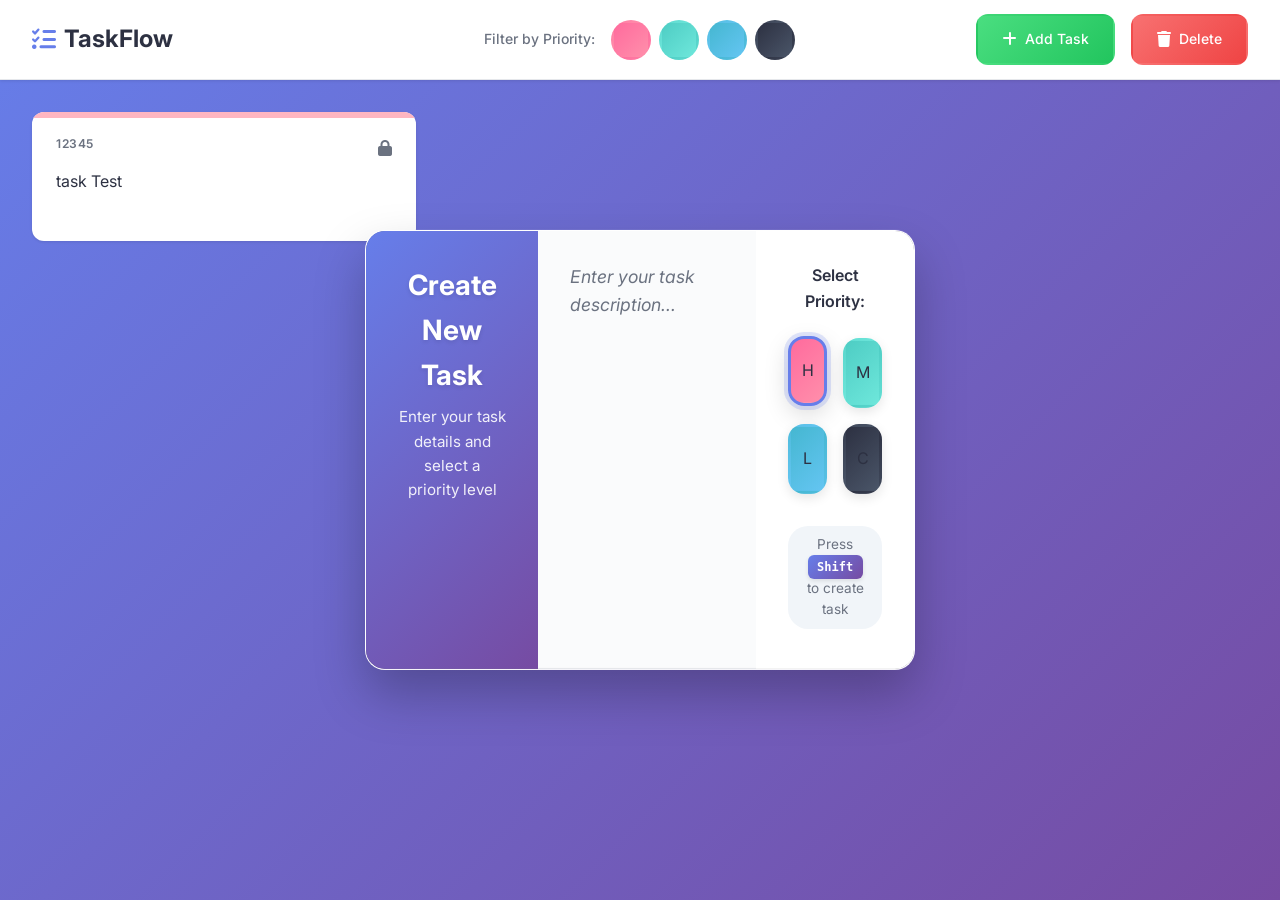
==== Class-3(Task-Management-Project)/index.html @ ca5f19e6 "design of the app" ====
<!DOCTYPE html>
<html lang="en">
<head>
    <meta charset="UTF-8">
    <meta http-equiv="X-UA-Compatible" content="IE=edge">
    <meta name="viewport" content="width=device-width, initial-scale=1.0">
    <title>Kanban Board-Class Work</title>
    <link rel="stylesheet" href="./style.css">
    <link rel="stylesheet" href="https://cdnjs.cloudflare.com/ajax/libs/font-awesome/6.7.2/css/all.min.css" integrity="sha512-Evv84Mr4kqVGRNSgIGL/F/aIDqQb7xQ2vcrdIwxfjThSH8CSR7PBEakCr51Ck+w+/U6swU2Im1vVX0SVk9ABhg==" crossorigin="anonymous" referrerpolicy="no-referrer" />
    <link href="https://fonts.googleapis.com/css2?family=Inter:wght@300;400;500;600;700&display=swap" rel="stylesheet">
    
</head>
<body>
    
    <!-- Toolbox (Navbar) -->
    <div class="toolbox-cont">
        <div class="brand-section">
            <h1 class="brand-title">
                <i class="fas fa-tasks"></i>
                TaskFlow
            </h1>
        </div>
        
        <div class="toolbox-priority-cont">
            <span class="filter-label">Filter by Priority:</span>
            <div class="color-filters">
                <div class="lightpink color" ></div>
                <div class="lightgreen color" ></div>
                <div class="lightblue color" ></div>
                <div class="black color" ></div>
            </div>
        </div>

        <div class="action-btn-cont">
            <div class="add-btn" title="Add New Task">
                <i class="fa-solid fa-plus"></i>
                <span class="btn-text">Add Task</span>
            </div>

            <div class="remove-btn" title="Delete Mode">
                <i class="fa-solid fa-trash"></i>
                <span class="btn-text">Delete</span>
            </div>
        </div>
    </div>

    <!-- Task Ticket -->
    <div class="main-cont">
        <!-- Dynamic tickets will be added here -->
         <div class="ticket-cont" >
         <div class="ticket-color" style="background-color: lightpink;" ></div>
             <div class="ticket-id">12345</div>
             <div  class="task-area">task Test</div>
              <div class="ticket-lock">
                <i class="fa-solid fa-lock"></i>
              </div>
              </div>
    </div>

    <div class="modal-cont">
        <div class="modal-header">
            <h2>Create New Task</h2>
            <p>Enter your task details and select a priority level</p>
        </div>
        
        <textarea class="textArea-cont" placeholder="Enter your task description..."></textarea>

        <div class="priority-colors-container">
            <span class="priority-label">Select Priority:</span>
            <div class="priority-grid">
                <div class="lightpink priority-color active" title="High Priority">
                  <span>H</span>  
                </div>
                <div class="lightgreen priority-color" title="Medium Priority">
                    <span>M</span> 
                </div>
                <div class="lightblue priority-color" title="Low Priority">
                    <span>L</span>
                </div>
                <div class="black priority-color" title="Critical">
                     <span>C</span>
                </div>
            </div>
            <div class="modal-footer">
                <small>Press <kbd>Shift</kbd> to create task</small>
            </div>
        </div>
    </div>

  <script src="script.js"></script>
    
</body>
</html>
---- Class-3(Task-Management-Project)/style.css ----
/* Reset and Base Styles */
* {
    margin: 0;
    padding: 0;
    box-sizing: border-box;
}

:root {
    --primary-bg: #1a1d29;
    --secondary-bg: #252836;
    --accent-bg: #2d3142;
    --card-bg: #ffffff;
    --text-primary: #2d3142;
    --text-secondary: #6b7280;
    --text-light: #ffffff;
    --border-color: #e5e7eb;
    --shadow-light: 0 1px 3px rgba(0, 0, 0, 0.1);
    --shadow-medium: 0 4px 6px rgba(0, 0, 0, 0.1);
    --shadow-heavy: 0 10px 25px rgba(0, 0, 0, 0.15);
    --border-radius: 12px;
    --transition: all 0.3s cubic-bezier(0.4, 0, 0.2, 1);
    
    /* Priority Colors */
    --color-high: #ff6b9d;
    --color-medium: #4ecdc4;
    --color-low: #45b7d1;
    --color-critical: #2d3142;
}

body {
    font-family: 'Inter', -apple-system, BlinkMacSystemFont, 'Segoe UI', Roboto, sans-serif;
    background: linear-gradient(135deg, #667eea 0%, #764ba2 100%);
    min-height: 100vh;
    color: var(--text-primary);
    line-height: 1.6;
}

/* Toolbox Styles */
.toolbox-cont {
    display: flex;
    align-items: center;
    justify-content: space-between;
    height: 80px;
    background: var(--card-bg);
    backdrop-filter: blur(10px);
    border-bottom: 1px solid var(--border-color);
    box-shadow: var(--shadow-light);
    padding: 0 2rem;
    position: sticky;
    top: 0;
    z-index: 100;
}

.brand-section {
    flex: 1;
}

.brand-title {
    font-size: 1.5rem;
    font-weight: 700;
    color: var(--text-primary);
    display: flex;
    align-items: center;
    gap: 0.5rem;
}

.brand-title i {
    color: #667eea;
}

.toolbox-priority-cont {
    display: flex;
    align-items: center;
    gap: 1rem;
    flex: 1;
    justify-content: center;
}

.filter-label {
    font-size: 0.875rem;
    font-weight: 500;
    color: var(--text-secondary);
}

.color-filters {
    display: flex;
    gap: 0.5rem;
}

.color {
    height: 40px;
    width: 40px;
    border-radius: 50%;
    cursor: pointer;
    transition: var(--transition);
    border: 3px solid transparent;
    position: relative;
    overflow: hidden;
}

.color:hover {
    transform: translateY(-2px);
    box-shadow: var(--shadow-medium);
}

.color:active {
    transform: translateY(0);
}

.lightpink {
    background: linear-gradient(135deg, var(--color-high), #ff8fab);
}

.lightgreen {
    background: linear-gradient(135deg, var(--color-medium), #6ee7db);
}

.lightblue {
    background: linear-gradient(135deg, var(--color-low), #64c5f2);
}

.black {
    background: linear-gradient(135deg, var(--color-critical), #4a5568);
}

/* Action Buttons */
.action-btn-cont {
    display: flex;
    gap: 1rem;
    flex: 1;
    justify-content: flex-end;
}

.add-btn, .remove-btn {
    display: flex;
    align-items: center;
    gap: 0.5rem;
    padding: 0.75rem 1.5rem;
    border-radius: var(--border-radius);
    cursor: pointer;
    font-weight: 500;
    transition: var(--transition);
    border: 2px solid transparent;
}

.add-btn {
    background: linear-gradient(135deg, #4ade80, #22c55e);
    color: white;
}

.add-btn:hover {
    transform: translateY(-2px);
    box-shadow: var(--shadow-medium);
    background: linear-gradient(135deg, #22c55e, #16a34a);
}

.remove-btn {
    background: linear-gradient(135deg, #f87171, #ef4444);
    color: white;
}

.remove-btn:hover {
    transform: translateY(-2px);
    box-shadow: var(--shadow-medium);
    background: linear-gradient(135deg, #ef4444, #dc2626);
}

.btn-text {
    font-size: 0.875rem;
}

/* Main Container */
.main-cont {
    display: grid;
    grid-template-columns: repeat(auto-fill, minmax(300px, 1fr));
    gap: 2rem;
    padding: 2rem;
    max-width: 1400px;
    margin: 0 auto;
}

/* Ticket Styles */
.ticket-cont {
    background: var(--card-bg);
    border-radius: var(--border-radius);
    box-shadow: var(--shadow-light);
    transition: var(--transition);
    overflow: hidden;
    cursor: pointer;
    position: relative;
}

.ticket-cont:hover {
    transform: translateY(-4px);
    box-shadow: var(--shadow-heavy);
}

.ticket-color {
    height: 6px;
    cursor: pointer;
    transition: var(--transition);
}

.ticket-color:hover {
    height: 8px;
}

.ticket-id {
    padding: 1rem 1.5rem 0.5rem;
    font-size: 0.75rem;
    font-weight: 600;
    color: var(--text-secondary);
    text-transform: uppercase;
    letter-spacing: 0.05em;
    background: transparent;
}

.task-area {
    padding: 0.5rem 1.5rem 1.5rem;
    font-size: 1rem;
    line-height: 1.5;
    color: var(--text-primary);
    min-height: 80px;
    word-wrap: break-word;
    border: none;
    outline: none;
    background: transparent;
    resize: none;
}

.task-area:focus {
    background: #f8fafc;
    border-radius: 8px;
    margin: 0.5rem;
    padding: 1rem;
}

.ticket-lock {
    position: absolute;
    top: 1rem;
    right: 1rem;
    font-size: 1rem;
    color: var(--text-secondary);
    cursor: pointer;
    transition: var(--transition);
    padding: 0.5rem;
    border-radius: 50%;
    background: rgba(255, 255, 255, 0.8);
    backdrop-filter: blur(10px);
}

.ticket-lock:hover {
    color: var(--text-primary);
    background: rgba(255, 255, 255, 1);
    transform: scale(1.1);
}

/* Enhanced Modal Styles */
.modal-cont {
    display: flex;
    position: fixed;
    top: 50%;
    left: 50%;
    transform: translate(-50%, -50%);
    width: 90%;
    max-width: 550px;
    background: var(--card-bg);
    border-radius: 20px;
    box-shadow: 0 25px 50px rgba(0, 0, 0, 0.25);
    overflow: hidden;
    border: 1px solid rgba(255, 255, 255, 0.2);
}

.modal-cont::before {
    content: '';
    position: fixed;
    top: 0;
    left: 0;
    right: 0;
    bottom: 0;
    background: rgba(0, 0, 0, 0.6);
    backdrop-filter: blur(8px);
    z-index: -1;
}

.modal-header {
    padding: 2rem 2rem 1rem;
    background: linear-gradient(135deg, #667eea 0%, #764ba2 100%);
    color: white;
    text-align: center;
}

.modal-header h2 {
    font-size: 1.75rem;
    font-weight: 700;
    margin-bottom: 0.5rem;
    text-shadow: 0 2px 4px rgba(0, 0, 0, 0.1);
}

.modal-header p {
    font-size: 0.95rem;
    opacity: 0.9;
    font-weight: 400;
}

.textArea-cont {
    width: 100%;
    min-height: 140px;
    padding: 2rem;
    border: none;
    outline: none;
    font-size: 1.1rem;
    font-family: inherit;
    line-height: 1.6;
    resize: none;
    background: #fafbfc;
    color: var(--text-primary);
    border-bottom: 1px solid var(--border-color);
}

.textArea-cont::placeholder {
    color: var(--text-secondary);
    font-style: italic;
}

.textArea-cont:focus {
    background: #f8fafc;
    box-shadow: inset 0 0 0 2px rgba(102, 126, 234, 0.1);
}

.priority-colors-container {
    padding: 2rem;
    background: white;
}

.priority-label {
    display: block;
    font-size: 1rem;
    font-weight: 600;
    color: var(--text-primary);
    margin-bottom: 1.5rem;
    text-align: center;
}

.priority-grid {
    display: grid;
    grid-template-columns: repeat(2, 1fr);
    gap: 1rem;
    margin-bottom: 2rem;
}

.priority-color {
    display: flex;
    flex-direction: column;
    align-items: center;
    justify-content: center;
    height: 70px;
    border-radius: 16px;
    cursor: pointer;
    transition: var(--transition);
    border: 3px solid transparent;
    position: relative;
    overflow: hidden;
    box-shadow: 0 4px 12px rgba(0, 0, 0, 0.1);
}

.priority-color:hover {
    transform: translateY(-3px);
    box-shadow: 0 8px 25px rgba(0, 0, 0, 0.15);
}

.priority-color.active {
    border-color: #667eea;
    box-shadow: 0 0 0 4px rgba(102, 126, 234, 0.2), 0 8px 25px rgba(0, 0, 0, 0.15);
    transform: translateY(-2px);
}

.priority-text {
    font-size: 0.9rem;
    font-weight: 700;
    color: white;
    text-shadow: 0 1px 3px rgba(0, 0, 0, 0.4);
    letter-spacing: 0.5px;
    text-transform: uppercase;
}

.modal-footer {
    text-align: center;
    padding-bottom: 0.5rem;
}

.modal-footer small {
    color: var(--text-secondary);
    font-size: 0.85rem;
    background: #f1f5f9;
    padding: 0.5rem 1rem;
    border-radius: 20px;
    display: inline-block;
}

kbd {
    background: linear-gradient(135deg, #667eea, #764ba2);
    color: white;
    padding: 0.3rem 0.6rem;
    border-radius: 6px;
    font-size: 0.75rem;
    font-weight: 700;
    box-shadow: 0 2px 4px rgba(0, 0, 0, 0.1);
    margin: 0 0.2rem;
}

/* Responsive Design */
@media (max-width: 768px) {
    .toolbox-cont {
        flex-direction: column;
        height: auto;
        padding: 1rem;
        gap: 1rem;
    }
    
    .brand-section,
    .toolbox-priority-cont,
    .action-btn-cont {
        flex: none;
        width: 100%;
        justify-content: center;
    }
    
    .main-cont {
        grid-template-columns: 1fr;
        padding: 1rem;
    }
    
    .modal-cont {
        width: 95%;
        margin: 1rem;
        border-radius: 16px;
    }
    
    .priority-grid {
        grid-template-columns: 1fr;
    }
    
    .btn-text {
        display: none;
    }
    
    .modal-header {
        padding: 1.5rem 1.5rem 1rem;
    }
    
    .modal-header h2 {
        font-size: 1.5rem;
    }
    
    .textArea-cont {
        padding: 1.5rem;
        min-height: 120px;
    }
    
    .priority-colors-container {
        padding: 1.5rem;
    }
}

@media (max-width: 480px) {
    .color-filters {
        flex-wrap: wrap;
    }
    
    .color {
        height: 35px;
        width: 35px;
    }
    
    .toolbox-priority-cont {
        flex-direction: column;
        gap: 0.5rem;
    }
}

/* Animation for new tickets */
@keyframes slideIn {
    from {
        opacity: 0;
        transform: translateY(20px);
    }
    to {
        opacity: 1;
        transform: translateY(0);
    }
}

.ticket-cont {
    animation: slideIn 0.3s ease-out;
}
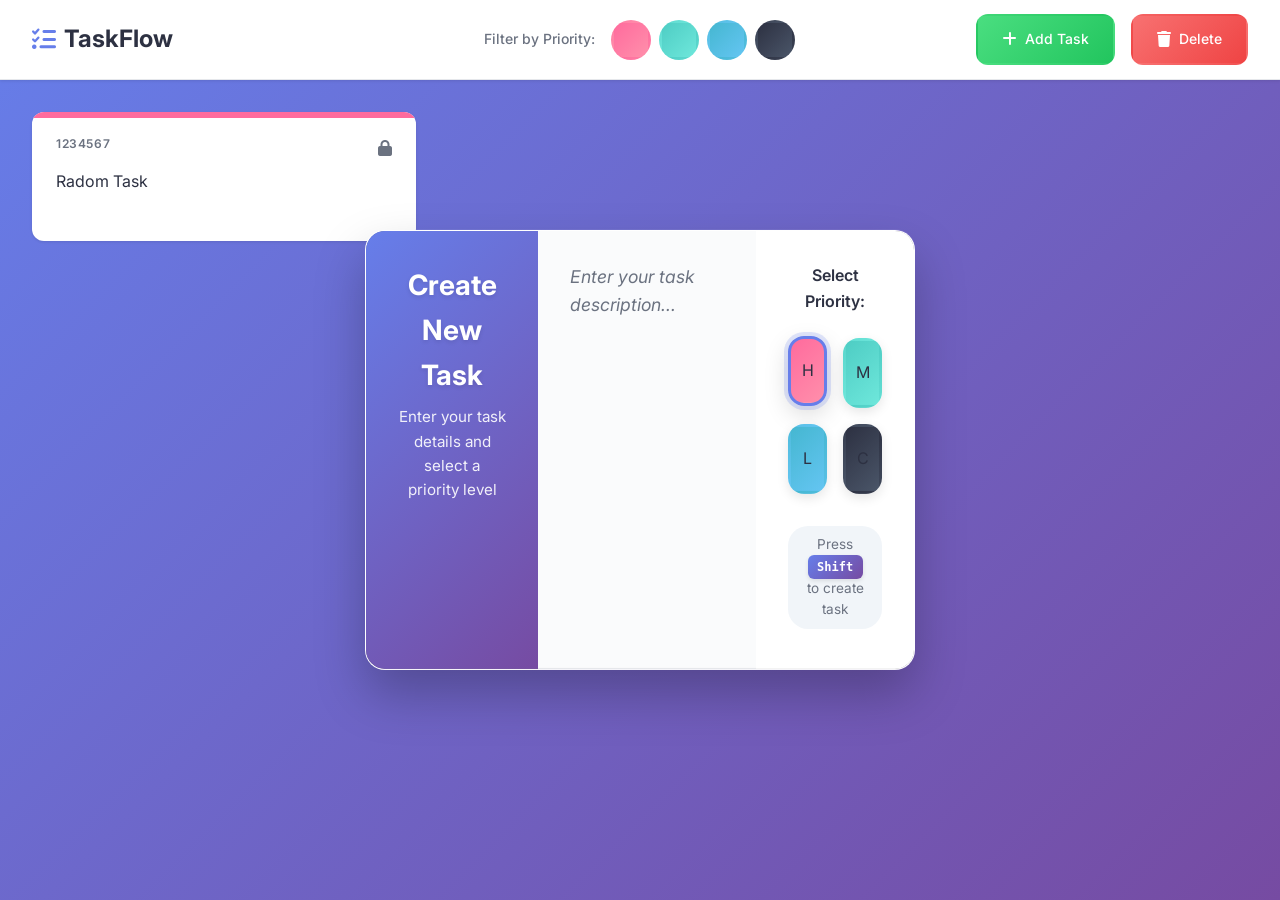
==== commit b2c265a6: "push" ====
--- a/Class-3(Task-Management-Project)/index.html
+++ b/Class-3(Task-Management-Project)/index.html
@@ -1,94 +1,102 @@
-
 <!DOCTYPE html>
 <html lang="en">
-<head>
-    <meta charset="UTF-8">
-    <meta http-equiv="X-UA-Compatible" content="IE=edge">
-    <meta name="viewport" content="width=device-width, initial-scale=1.0">
+  <head>
+    <meta charset="UTF-8" />
+    <meta http-equiv="X-UA-Compatible" content="IE=edge" />
+    <meta name="viewport" content="width=device-width, initial-scale=1.0" />
     <title>Kanban Board-Class Work</title>
-    <link rel="stylesheet" href="./style.css">
-    <link rel="stylesheet" href="https://cdnjs.cloudflare.com/ajax/libs/font-awesome/6.7.2/css/all.min.css" integrity="sha512-Evv84Mr4kqVGRNSgIGL/F/aIDqQb7xQ2vcrdIwxfjThSH8CSR7PBEakCr51Ck+w+/U6swU2Im1vVX0SVk9ABhg==" crossorigin="anonymous" referrerpolicy="no-referrer" />
-    <link href="https://fonts.googleapis.com/css2?family=Inter:wght@300;400;500;600;700&display=swap" rel="stylesheet">
-    
-</head>
-<body>
-    
+    <link rel="stylesheet" href="./style.css" />
+    <link
+      rel="stylesheet"
+      href="https://cdnjs.cloudflare.com/ajax/libs/font-awesome/6.7.2/css/all.min.css"
+      integrity="sha512-Evv84Mr4kqVGRNSgIGL/F/aIDqQb7xQ2vcrdIwxfjThSH8CSR7PBEakCr51Ck+w+/U6swU2Im1vVX0SVk9ABhg=="
+      crossorigin="anonymous"
+      referrerpolicy="no-referrer"
+    />
+    <link
+      href="https://fonts.googleapis.com/css2?family=Inter:wght@300;400;500;600;700&display=swap"
+      rel="stylesheet"
+    />
+  </head>
+  <body>
     <!-- Toolbox (Navbar) -->
     <div class="toolbox-cont">
-        <div class="brand-section">
-            <h1 class="brand-title">
-                <i class="fas fa-tasks"></i>
-                TaskFlow
-            </h1>
+      <div class="brand-section">
+        <h1 class="brand-title">
+          <i class="fas fa-tasks"></i>
+          TaskFlow
+        </h1>
+      </div>
+
+      <div class="toolbox-priority-cont">
+        <span class="filter-label">Filter by Priority:</span>
+        <div class="color-filters">
+          <div class="lightpink color"></div>
+          <div class="lightgreen color"></div>
+          <div class="lightblue color"></div>
+          <div class="black color"></div>
         </div>
-        
-        <div class="toolbox-priority-cont">
-            <span class="filter-label">Filter by Priority:</span>
-            <div class="color-filters">
-                <div class="lightpink color" ></div>
-                <div class="lightgreen color" ></div>
-                <div class="lightblue color" ></div>
-                <div class="black color" ></div>
-            </div>
+      </div>
+
+      <div class="action-btn-cont">
+        <div class="add-btn" title="Add New Task">
+          <i class="fa-solid fa-plus"></i>
+          <span class="btn-text">Add Task</span>
         </div>
 
-        <div class="action-btn-cont">
-            <div class="add-btn" title="Add New Task">
-                <i class="fa-solid fa-plus"></i>
-                <span class="btn-text">Add Task</span>
-            </div>
-
-            <div class="remove-btn" title="Delete Mode">
-                <i class="fa-solid fa-trash"></i>
-                <span class="btn-text">Delete</span>
-            </div>
+        <div class="remove-btn" title="Delete Mode">
+          <i class="fa-solid fa-trash"></i>
+          <span class="btn-text">Delete</span>
         </div>
+      </div>
     </div>
 
     <!-- Task Ticket -->
     <div class="main-cont">
-        <!-- Dynamic tickets will be added here -->
-         <div class="ticket-cont" >
-         <div class="ticket-color" style="background-color: lightpink;" ></div>
-             <div class="ticket-id">12345</div>
-             <div  class="task-area">task Test</div>
-              <div class="ticket-lock">
-                <i class="fa-solid fa-lock"></i>
-              </div>
-              </div>
+      <!-- Dynamic tickets will be added here -->
+       <div class="ticket-cont">
+         <div class="ticket-color"></div>
+         <div class="ticket-id">1234567</div>
+         <div class="task-area">Radom Task</div>
+         <div class="ticket-lock">
+            <i class="fa-solid fa-lock"></i>
+         </div>
+       </div>
     </div>
 
     <div class="modal-cont">
-        <div class="modal-header">
-            <h2>Create New Task</h2>
-            <p>Enter your task details and select a priority level</p>
+      <div class="modal-header">
+        <h2>Create New Task</h2>
+        <p>Enter your task details and select a priority level</p>
+      </div>
+
+      <textarea
+        class="textArea-cont"
+        placeholder="Enter your task description..."
+      ></textarea>
+
+      <div class="priority-colors-container">
+        <span class="priority-label">Select Priority:</span>
+        <div class="priority-grid">
+          <div class="lightpink priority-color active" title="High Priority">
+            <span>H</span>
+          </div>
+          <div class="lightgreen priority-color" title="Medium Priority">
+            <span>M</span>
+          </div>
+          <div class="lightblue priority-color" title="Low Priority">
+            <span>L</span>
+          </div>
+          <div class="black priority-color" title="Critical">
+            <span>C</span>
+          </div>
         </div>
-        
-        <textarea class="textArea-cont" placeholder="Enter your task description..."></textarea>
-
-        <div class="priority-colors-container">
-            <span class="priority-label">Select Priority:</span>
-            <div class="priority-grid">
-                <div class="lightpink priority-color active" title="High Priority">
-                  <span>H</span>  
-                </div>
-                <div class="lightgreen priority-color" title="Medium Priority">
-                    <span>M</span> 
-                </div>
-                <div class="lightblue priority-color" title="Low Priority">
-                    <span>L</span>
-                </div>
-                <div class="black priority-color" title="Critical">
-                     <span>C</span>
-                </div>
-            </div>
-            <div class="modal-footer">
-                <small>Press <kbd>Shift</kbd> to create task</small>
-            </div>
+        <div class="modal-footer">
+          <small>Press <kbd>Shift</kbd> to create task</small>
         </div>
+      </div>
     </div>
 
-  <script src="script.js"></script>
-    
-</body>
+    <script src="script.js"></script>
+  </body>
 </html>
--- a/Class-3(Task-Management-Project)/style.css
+++ b/Class-3(Task-Management-Project)/style.css
@@ -200,6 +200,7 @@
     height: 6px;
     cursor: pointer;
     transition: var(--transition);
+    background-color: var(--color-high);
 }
 
 .ticket-color:hover {
@@ -213,7 +214,7 @@
     color: var(--text-secondary);
     text-transform: uppercase;
     letter-spacing: 0.05em;
-    background: transparent;
+
 }
 
 .task-area {
@@ -246,8 +247,7 @@
     transition: var(--transition);
     padding: 0.5rem;
     border-radius: 50%;
-    background: rgba(255, 255, 255, 0.8);
-    backdrop-filter: blur(10px);
+
 }
 
 .ticket-lock:hover {
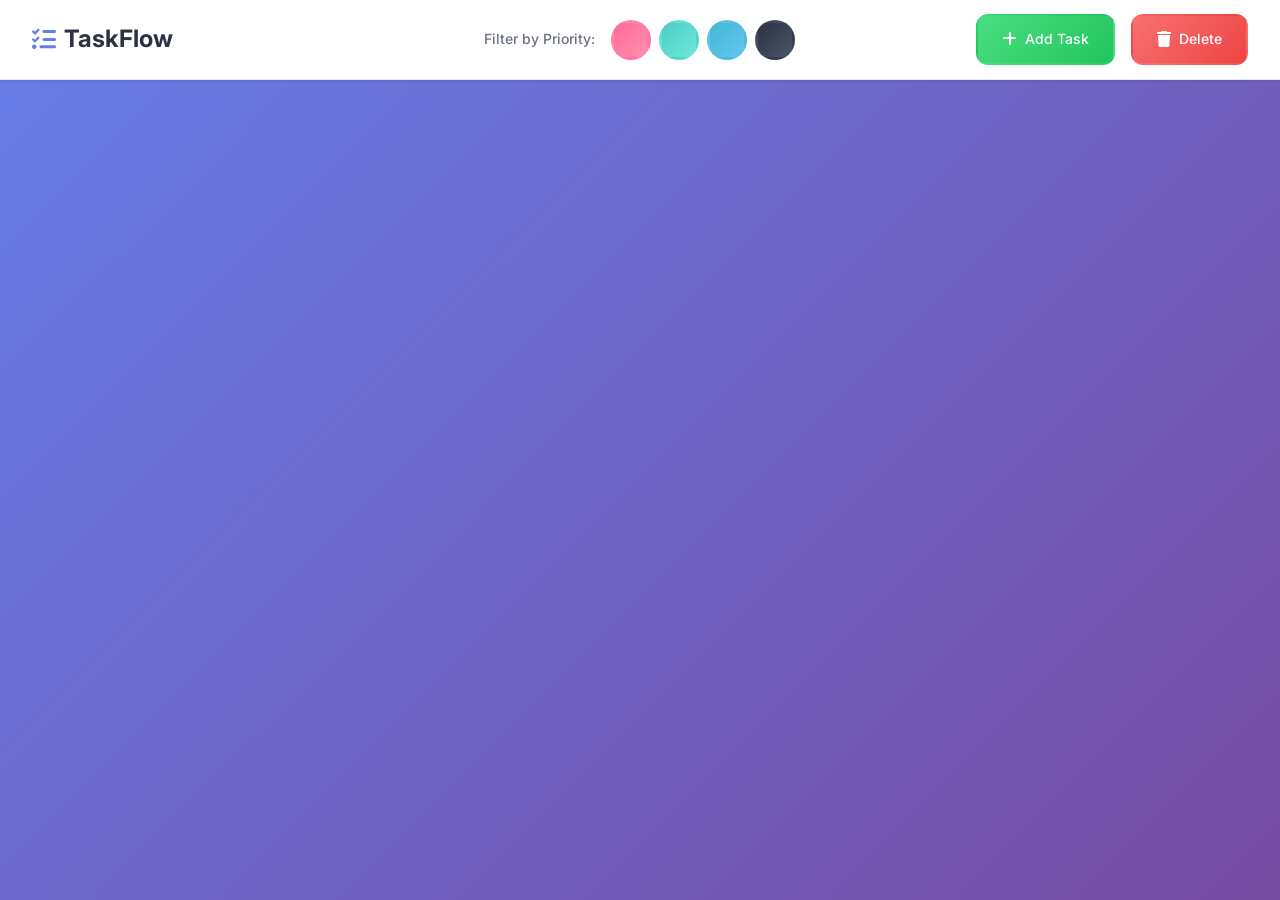
==== commit 078259df: "push" ====
--- a/Class-3(Task-Management-Project)/index.html
+++ b/Class-3(Task-Management-Project)/index.html
@@ -54,14 +54,14 @@
     <!-- Task Ticket -->
     <div class="main-cont">
       <!-- Dynamic tickets will be added here -->
-       <div class="ticket-cont">
+       <!-- <div class="ticket-cont">
          <div class="ticket-color"></div>
          <div class="ticket-id">1234567</div>
          <div class="task-area">Radom Task</div>
          <div class="ticket-lock">
             <i class="fa-solid fa-lock"></i>
          </div>
-       </div>
+       </div> -->
     </div>
 
     <div class="modal-cont">
--- a/Class-3(Task-Management-Project)/style.css
+++ b/Class-3(Task-Management-Project)/style.css
@@ -258,7 +258,7 @@
 
 /* Enhanced Modal Styles */
 .modal-cont {
-    display: flex;
+    display: none;
     position: fixed;
     top: 50%;
     left: 50%;
